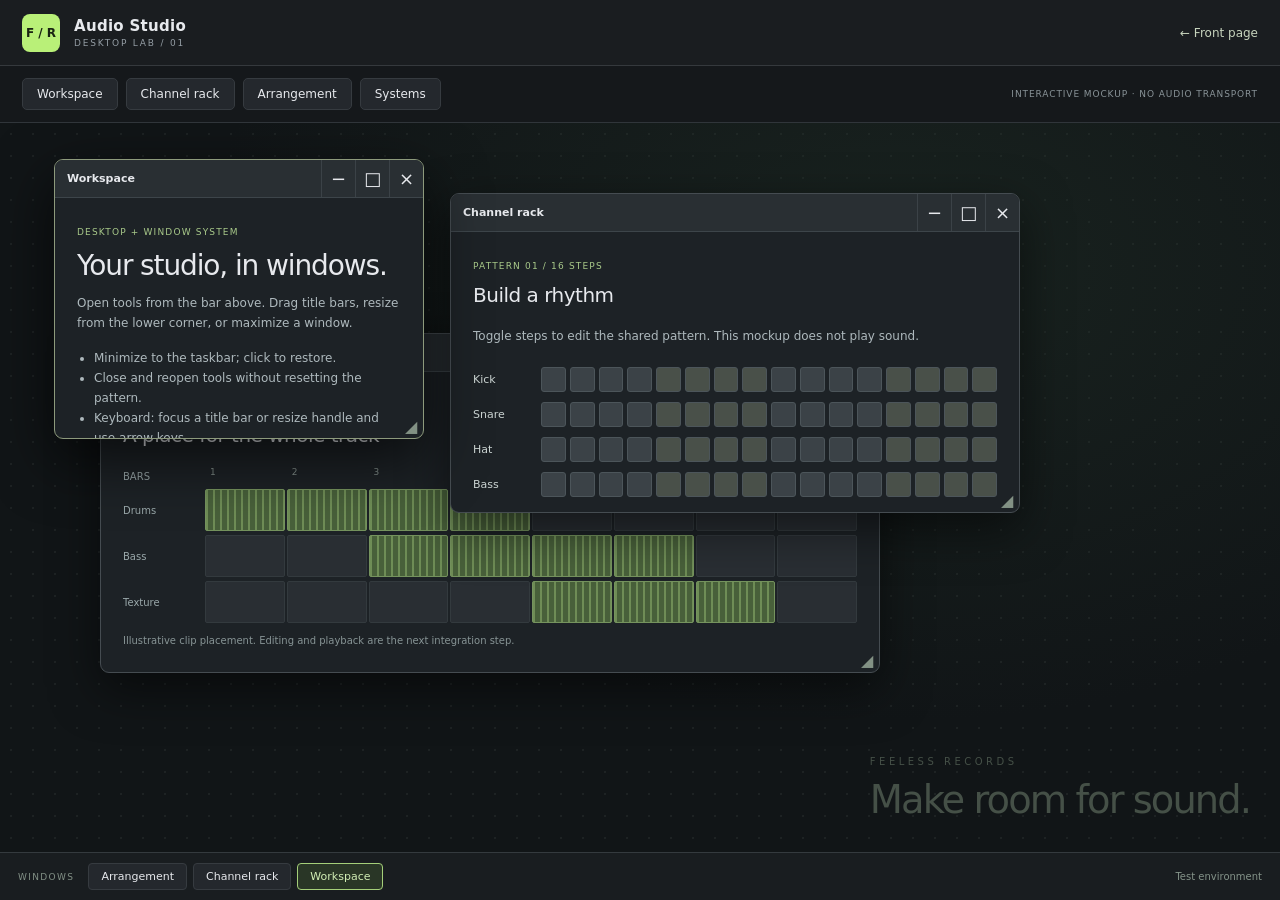
==== desktop.html @ 48056560 "Add separate desktop and window-system mockup" ====
<!doctype html>
<html lang="en">
<head>
<meta charset="utf-8">
<meta name="viewport" content="width=device-width,initial-scale=1">
<title>Desktop Lab | Feeless Records Audio Studio</title>
<meta name="description" content="Interactive Audio Studio desktop and window-system mockup.">
<link rel="stylesheet" href="./desktop.css">
<script type="module" src="./desktop.js"></script>
</head>
<body><div id="desktop"></div><noscript>This desktop mockup requires JavaScript. <a href="./index.html">Return to the front page</a>.</noscript></body>
</html>
---- desktop.css ----
:root{color-scheme:dark;font-family:Inter,ui-sans-serif,system-ui,sans-serif;color:#e7e9ed;background:#101214}
*{box-sizing:border-box}body{margin:0}button,a{-webkit-tap-highlight-color:transparent}button{font:inherit;color:inherit;cursor:pointer}button:focus-visible,a:focus-visible{outline:2px solid #b9f078;outline-offset:2px}button{border:1px solid #363b40;background:#24282d}button:hover{background:#32383e}a{color:#c7d4bd}
.desktop-shell{height:100vh;height:100dvh;display:grid;grid-template-rows:66px auto minmax(0,1fr) 48px;overflow:hidden}
.desktop-top{display:flex;align-items:center;gap:14px;padding:0 22px;background:#1a1d20;border-bottom:1px solid #35393d}
.desktop-brand{width:38px;height:38px;display:grid;place-items:center;background:#b9f078;color:#192312;font-size:12px;font-weight:850;border-radius:8px}
.desktop-identity{display:flex;flex-direction:column;gap:3px}.desktop-identity strong{font-size:15px;letter-spacing:.02em}.desktop-identity span{font-size:9px;letter-spacing:.2em;color:#949da4}.back-link{margin-left:auto;font-size:12px;text-decoration:none}
.desktop-tools{display:flex;align-items:center;gap:8px;padding:12px 22px;background:#15181b;border-bottom:1px solid #30353a;flex-wrap:wrap}.launcher{padding:8px 14px;border-radius:5px;font-size:12px}.mockup-label{margin-left:auto;font-size:9px;letter-spacing:.1em;color:#899398}
.desktop-workspace{position:relative;overflow:hidden;isolation:isolate;background:radial-gradient(ellipse at 70% 20%,#24372b66,transparent 55%),radial-gradient(#6d7b7222 1px,transparent 1px),#111517;background-size:auto,22px 22px,auto}
.desktop-watermark{position:absolute;right:30px;bottom:30px;display:flex;flex-direction:column;gap:10px;pointer-events:none;color:#455047}.desktop-watermark span{font-size:10px;letter-spacing:.35em}.desktop-watermark strong{font-size:clamp(22px,3vw,42px);font-weight:400;letter-spacing:-.05em}
.desktop-taskbar{display:flex;align-items:center;gap:14px;padding:7px 18px;background:#191d20;border-top:1px solid #343a3e;min-width:0}.taskbar-label{font-size:9px;letter-spacing:.15em;color:#829086}.task-list{display:flex;gap:6px;overflow:auto;flex:1;min-width:0}.task-button{padding:6px 12px;border-radius:4px;white-space:nowrap;font-size:11px}.task-button[aria-pressed="true"]{border-color:#a4cf79;background:#293626;color:#d2efb5}.lab-status{font-size:10px;color:#849389;white-space:nowrap}
.studio-window{position:absolute;display:flex;flex-direction:column;min-width:0;border:1px solid #454c51;border-radius:9px;background:#1d2226;box-shadow:0 16px 48px #0008;overflow:hidden}.studio-window[hidden]{display:none}.studio-window.active{border-color:#8d9a7c;box-shadow:0 20px 60px #000a}.studio-window.maximized{border-radius:0}
.window-titlebar{height:38px;min-height:38px;display:flex;align-items:stretch;background:#292f33;border-bottom:1px solid #3d454a}.window-drag{border:0;background:transparent;text-align:left;flex:1;min-width:0;padding:0 12px;font-size:11px;font-weight:600;touch-action:none;cursor:grab;overflow:hidden;text-overflow:ellipsis;white-space:nowrap}.window-drag:active{cursor:grabbing}.window-actions{display:flex}.window-actions button{border:0;border-left:1px solid #3b4247;background:transparent;width:34px;font-size:18px}.window-actions button:last-child:hover{background:#914d46}
.window-body{flex:1;min-height:0;overflow:auto}.panel-content{padding:22px}.eyebrow{font-size:9px;letter-spacing:.13em;color:#a9ca8a}h1{font-size:28px;font-weight:500;letter-spacing:-.04em;line-height:1.1;margin:12px 0}h2{font-size:20px;font-weight:500;letter-spacing:-.025em;margin:10px 0 20px}p,li{font-size:12px;line-height:1.65;color:#aeb9bd}ul{padding-left:17px}.panel-note{font-size:10px;color:#879495}.window-resize{position:absolute;right:0;bottom:0;width:24px;height:24px;border:0;background:transparent;color:#829184;cursor:nwse-resize;touch-action:none}
.step-rack{min-width:440px;margin-top:20px}.step-row{display:grid;grid-template-columns:64px repeat(16,minmax(15px,1fr));gap:4px;margin-bottom:10px;align-items:center}.channel-name{font-size:11px;color:#ccd5d3}.step{height:25px;border-radius:3px;background:#3b4247;border-color:#4c555a}.step.alternate{background:#495049}.step[aria-pressed="true"]{background:#b9f078;border-color:#d5f7af;box-shadow:0 0 8px #b9f07822}
.arrangement-grid{min-width:540px}.arrangement-row{display:grid;grid-template-columns:80px repeat(8,1fr);gap:2px;margin-bottom:4px}.track-name{font-size:10px;color:#9aa8aa;display:flex;align-items:center}.bar-number{font-size:9px;color:#84908c;padding:0 5px 8px}.bar-cell{height:42px;background:#292e33;border:1px solid #333a3e;border-radius:2px}.clip-cell{background:repeating-linear-gradient(90deg,#a9d08066 0px,#a9d08066 2px,transparent 2px,transparent 7px),#48603a;border-color:#75935e}.system-list{display:grid;grid-template-columns:1fr 1fr;gap:5px;list-style:none;padding:0}.system-list li{padding:6px 9px;background:#292f32;border-radius:4px;text-transform:capitalize;font-size:11px}
@media(max-width:759px){.desktop-shell{grid-template-rows:58px auto minmax(0,1fr) 52px}.desktop-top{padding:0 12px}.desktop-tools{padding:8px 10px;gap:6px}.launcher{min-height:40px;padding:8px 10px}.mockup-label{width:100%;margin-left:0;font-size:8px}.window-titlebar{height:44px;min-height:44px}.window-actions button{width:42px}.panel-content{padding:18px}.lab-status,.taskbar-label{display:none}.desktop-taskbar{padding:7px 8px}.task-button{min-height:36px}.back-link{font-size:11px}.window-resize{width:32px;height:32px}}
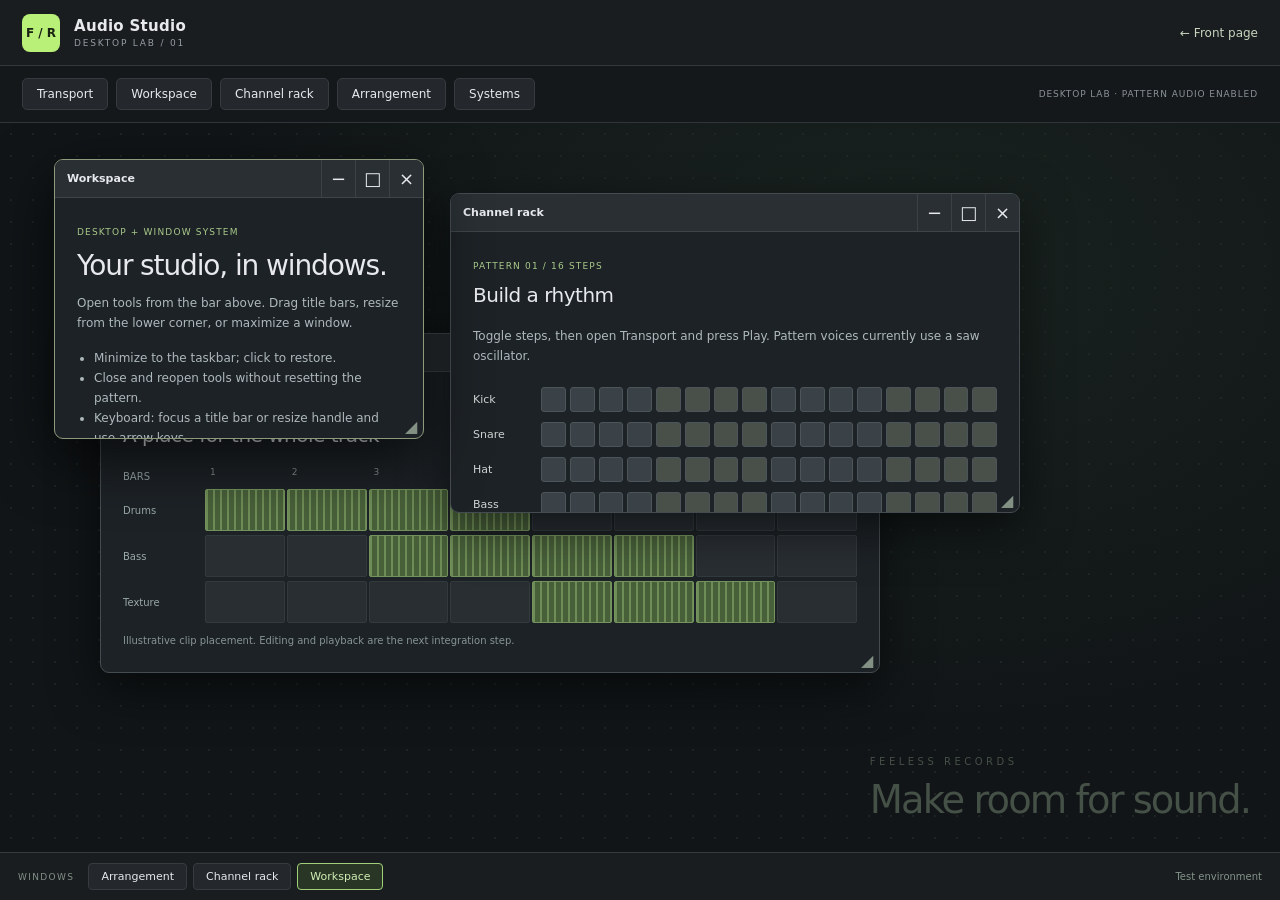
==== commit d7b94058: "Version transport module entrypoints for deployed cache refresh" ====
--- a/desktop.html
+++ b/desktop.html
@@ -6,7 +6,7 @@
 <title>Desktop Lab | Feeless Records Audio Studio</title>
 <meta name="description" content="Interactive Audio Studio desktop and window-system mockup.">
 <link rel="stylesheet" href="./desktop.css">
-<script type="module" src="./desktop.js"></script>
+<script type="module" src="./desktop.js?v=transport-2"></script>
 </head>
 <body><div id="desktop"></div><noscript>This desktop mockup requires JavaScript. <a href="./index.html">Return to the front page</a>.</noscript></body>
 </html>
--- a/desktop.css
+++ b/desktop.css
@@ -14,3 +14,5 @@
 .step-rack{min-width:440px;margin-top:20px}.step-row{display:grid;grid-template-columns:64px repeat(16,minmax(15px,1fr));gap:4px;margin-bottom:10px;align-items:center}.channel-name{font-size:11px;color:#ccd5d3}.step{height:25px;border-radius:3px;background:#3b4247;border-color:#4c555a}.step.alternate{background:#495049}.step[aria-pressed="true"]{background:#b9f078;border-color:#d5f7af;box-shadow:0 0 8px #b9f07822}
 .arrangement-grid{min-width:540px}.arrangement-row{display:grid;grid-template-columns:80px repeat(8,1fr);gap:2px;margin-bottom:4px}.track-name{font-size:10px;color:#9aa8aa;display:flex;align-items:center}.bar-number{font-size:9px;color:#84908c;padding:0 5px 8px}.bar-cell{height:42px;background:#292e33;border:1px solid #333a3e;border-radius:2px}.clip-cell{background:repeating-linear-gradient(90deg,#a9d08066 0px,#a9d08066 2px,transparent 2px,transparent 7px),#48603a;border-color:#75935e}.system-list{display:grid;grid-template-columns:1fr 1fr;gap:5px;list-style:none;padding:0}.system-list li{padding:6px 9px;background:#292f32;border-radius:4px;text-transform:capitalize;font-size:11px}
 @media(max-width:759px){.desktop-shell{grid-template-rows:58px auto minmax(0,1fr) 52px}.desktop-top{padding:0 12px}.desktop-tools{padding:8px 10px;gap:6px}.launcher{min-height:40px;padding:8px 10px}.mockup-label{width:100%;margin-left:0;font-size:8px}.window-titlebar{height:44px;min-height:44px}.window-actions button{width:42px}.panel-content{padding:18px}.lab-status,.taskbar-label{display:none}.desktop-taskbar{padding:7px 8px}.task-button{min-height:36px}.back-link{font-size:11px}.window-resize{width:32px;height:32px}}
+
+.transport-buttons{display:flex;gap:8px;flex-wrap:wrap;margin-bottom:16px}.transport-buttons button{padding:9px 14px;border-radius:5px}.transport-buttons button:first-child{background:#b9f078;color:#14200d}.transport-panel output{display:block;font:13px ui-monospace,monospace;color:#d1e8b8;margin-bottom:14px}.transport-fields{display:grid;grid-template-columns:1fr 1fr;gap:14px}.transport-fields label{display:flex;flex-direction:column;gap:5px;font-size:11px;color:#b2bfba}.transport-fields input{max-width:100%;min-width:0;padding:6px;background:#151a1d;color:#e1e9e4;border:1px solid #4b5657;border-radius:4px;accent-color:#b9f078}.transport-panel button:disabled{opacity:.45;cursor:default}.transport-panel a{display:block;margin-top:16px;font-size:12px}.transport-panel a[hidden]{display:none}@media(max-width:500px){.transport-fields{grid-template-columns:1fr}}
